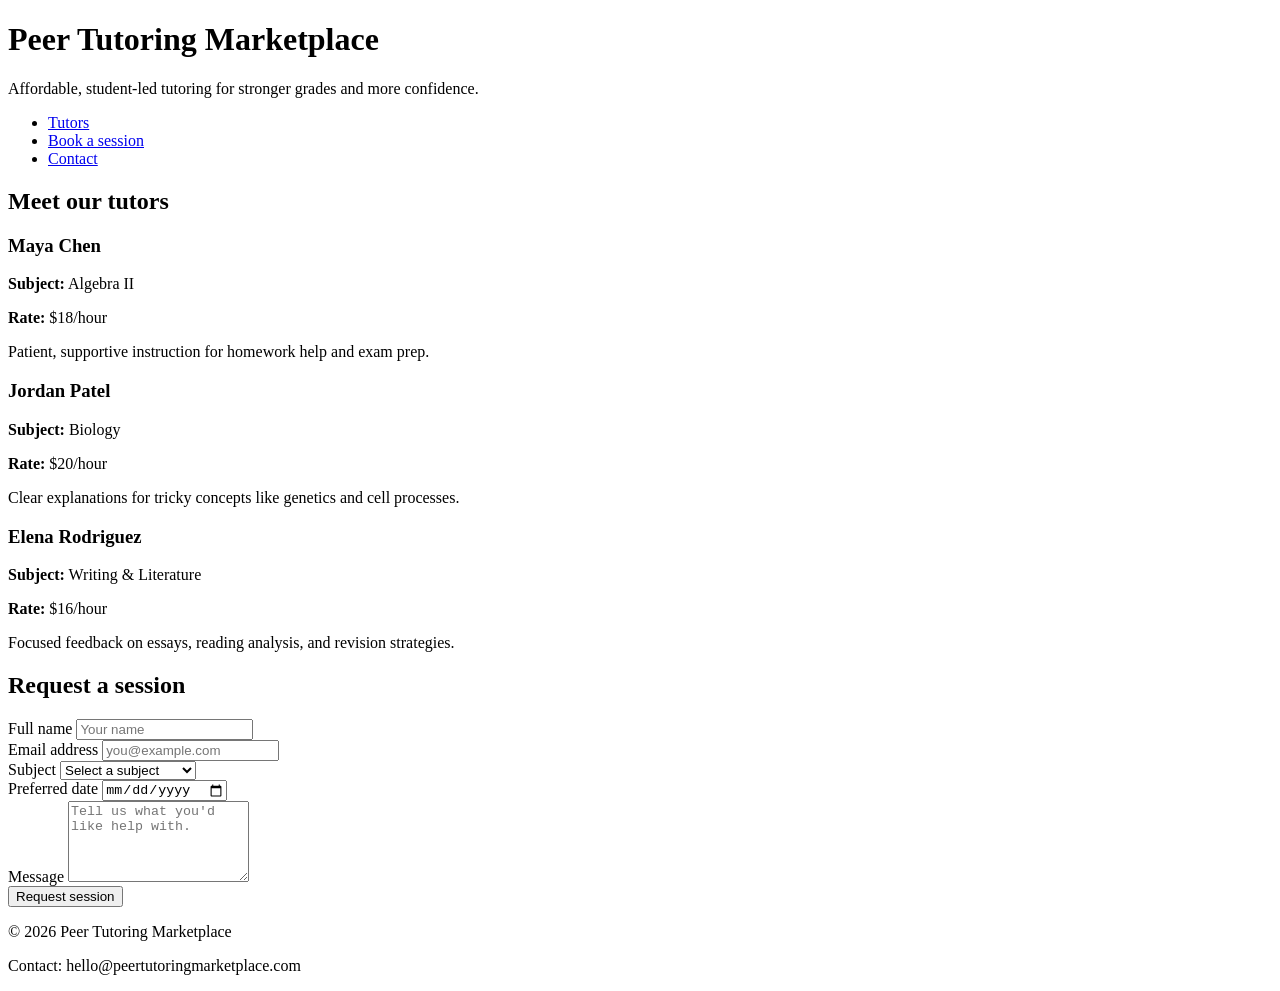
==== peer-tutoring-marketplace/index.html @ 69dd9fa3 "marketplace" ====
<!DOCTYPE html>
<html lang="en">
  <head>
    <meta charset="UTF-8" />
    <meta name="viewport" content="width=device-width, initial-scale=1.0" />
    <title>Peer Tutoring Marketplace</title>
  </head>
  <body>
    <header>
      <h1>Peer Tutoring Marketplace</h1>
      <p>Affordable, student-led tutoring for stronger grades and more confidence.</p>
      <nav aria-label="Main navigation">
        <ul>
          <li><a href="#tutors">Tutors</a></li>
          <li><a href="#booking">Book a session</a></li>
          <li><a href="#contact">Contact</a></li>
        </ul>
      </nav>
    </header>

    <main>
      <section id="tutors" aria-labelledby="tutors-heading">
        <h2 id="tutors-heading">Meet our tutors</h2>

        <article>
          <h3>Maya Chen</h3>
          <p><strong>Subject:</strong> Algebra II</p>
          <p><strong>Rate:</strong> $18/hour</p>
          <p>Patient, supportive instruction for homework help and exam prep.</p>
        </article>

        <article>
          <h3>Jordan Patel</h3>
          <p><strong>Subject:</strong> Biology</p>
          <p><strong>Rate:</strong> $20/hour</p>
          <p>Clear explanations for tricky concepts like genetics and cell processes.</p>
        </article>

        <article>
          <h3>Elena Rodriguez</h3>
          <p><strong>Subject:</strong> Writing &amp; Literature</p>
          <p><strong>Rate:</strong> $16/hour</p>
          <p>Focused feedback on essays, reading analysis, and revision strategies.</p>
        </article>
      </section>

      <section id="booking" aria-labelledby="booking-heading">
        <h2 id="booking-heading">Request a session</h2>

        <form action="#" method="post">
          <div>
            <label for="student-name">Full name</label>
            <input id="student-name" name="student-name" type="text" placeholder="Your name" required />
          </div>

          <div>
            <label for="student-email">Email address</label>
            <input id="student-email" name="student-email" type="email" placeholder="you@example.com" required />
          </div>

          <div>
            <label for="subject">Subject</label>
            <select id="subject" name="subject" required>
              <option value="">Select a subject</option>
              <option value="algebra-ii">Algebra II</option>
              <option value="biology">Biology</option>
              <option value="writing-literature">Writing &amp; Literature</option>
              <option value="chemistry">Chemistry</option>
            </select>
          </div>

          <div>
            <label for="session-date">Preferred date</label>
            <input id="session-date" name="session-date" type="date" required />
          </div>

          <div>
            <label for="message">Message</label>
            <textarea id="message" name="message" rows="5" placeholder="Tell us what you'd like help with."></textarea>
          </div>

          <button type="submit">Request session</button>
        </form>
      </section>
    </main>

    <footer id="contact">
      <p>© 2026 Peer Tutoring Marketplace</p>
      <p>Contact: hello@peertutoringmarketplace.com</p>
    </footer>
  </body>
</html>
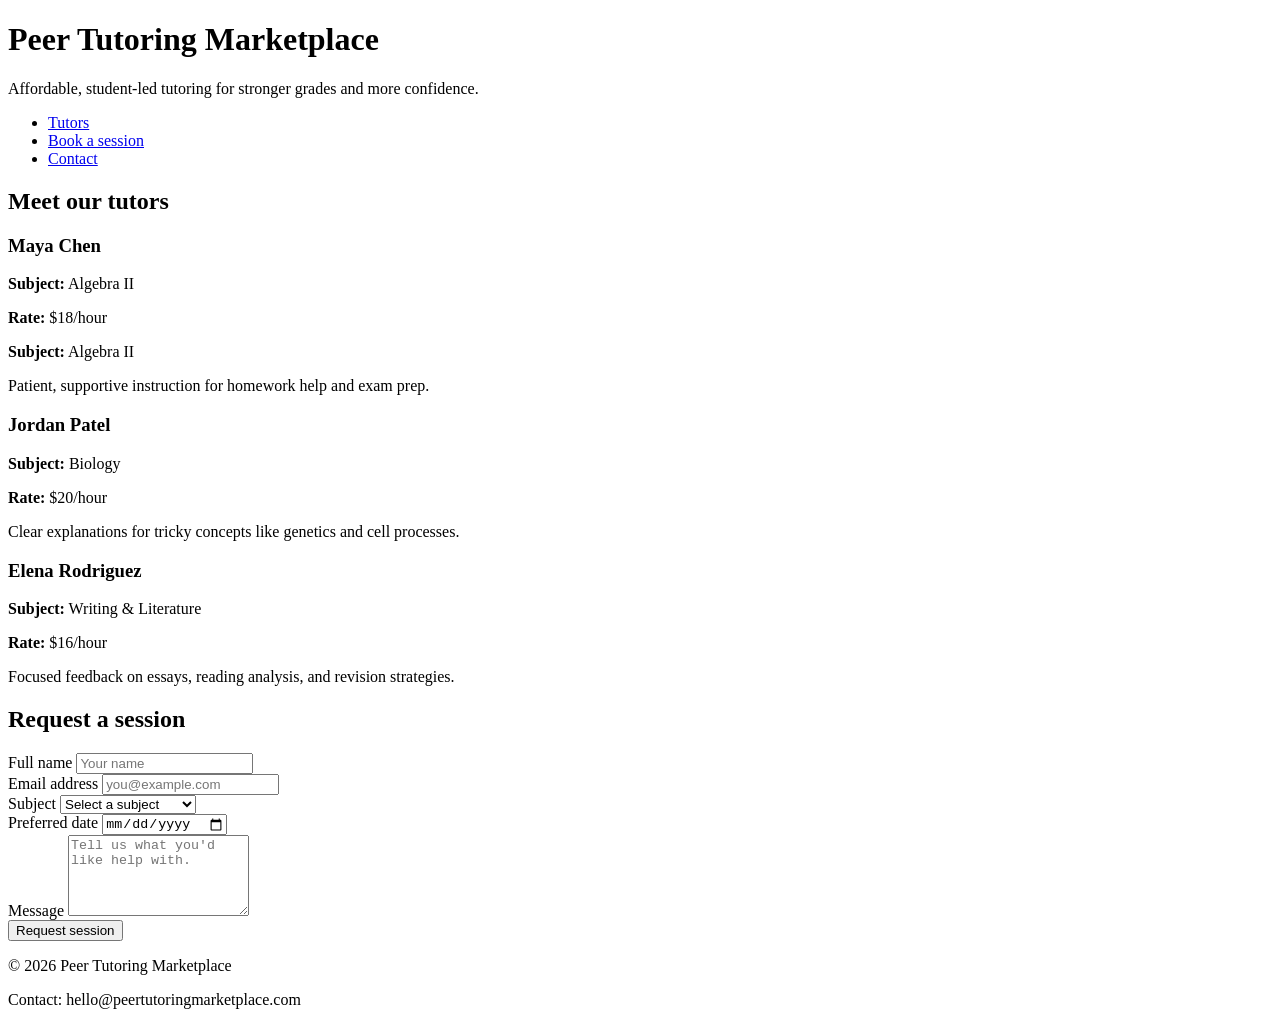
==== commit 5dd63a88: "added styling" ====
--- a/peer-tutoring-marketplace/index.html
+++ b/peer-tutoring-marketplace/index.html
@@ -26,6 +26,7 @@
           <h3>Maya Chen</h3>
           <p><strong>Subject:</strong> Algebra II</p>
           <p><strong>Rate:</strong> $18/hour</p>
+          <p><strong>Subject:</strong> Algebra II</p>
           <p>Patient, supportive instruction for homework help and exam prep.</p>
         </article>
 
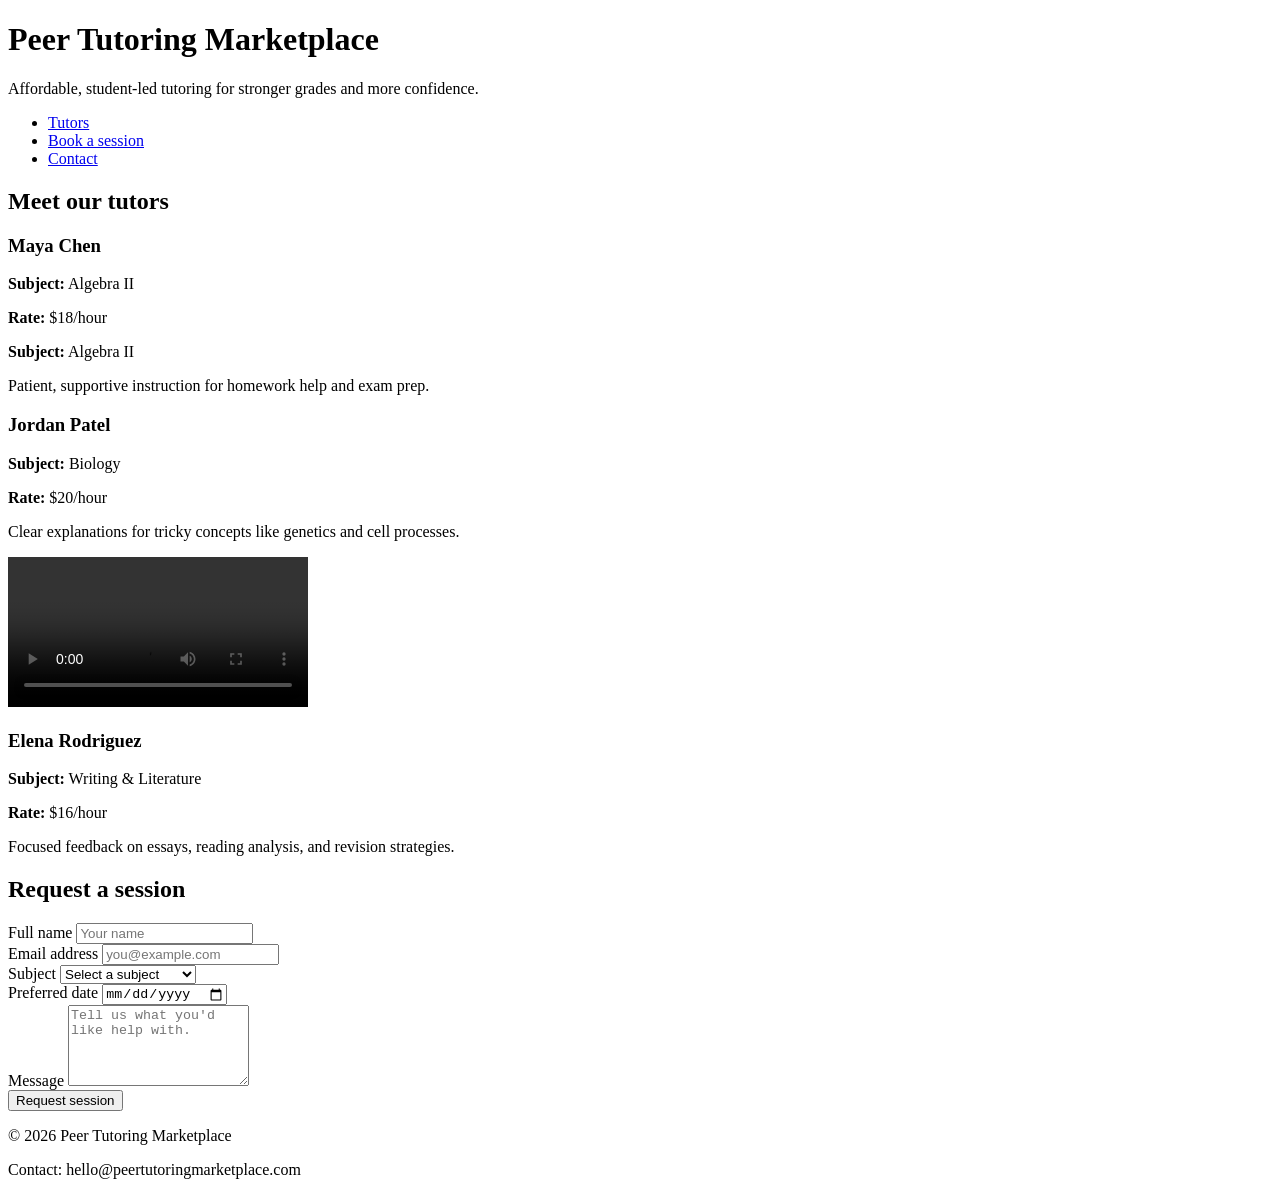
==== commit ca0722e1: "Add multimedia to tutor listing" ====
--- a/peer-tutoring-marketplace/index.html
+++ b/peer-tutoring-marketplace/index.html
@@ -35,6 +35,13 @@
           <p><strong>Subject:</strong> Biology</p>
           <p><strong>Rate:</strong> $20/hour</p>
           <p>Clear explanations for tricky concepts like genetics and cell processes.</p>
+          <video controls preload="metadata" aria-label="Jordan Patel's tutor introduction video">
+    <source
+        src="https://interactive-examples.mdn.mozilla.net/media/cc0-videos/flower.mp4"
+        type="video/mp4"
+    >
+    Your browser does not support HTML5 video.
+</video>
         </article>
 
         <article>
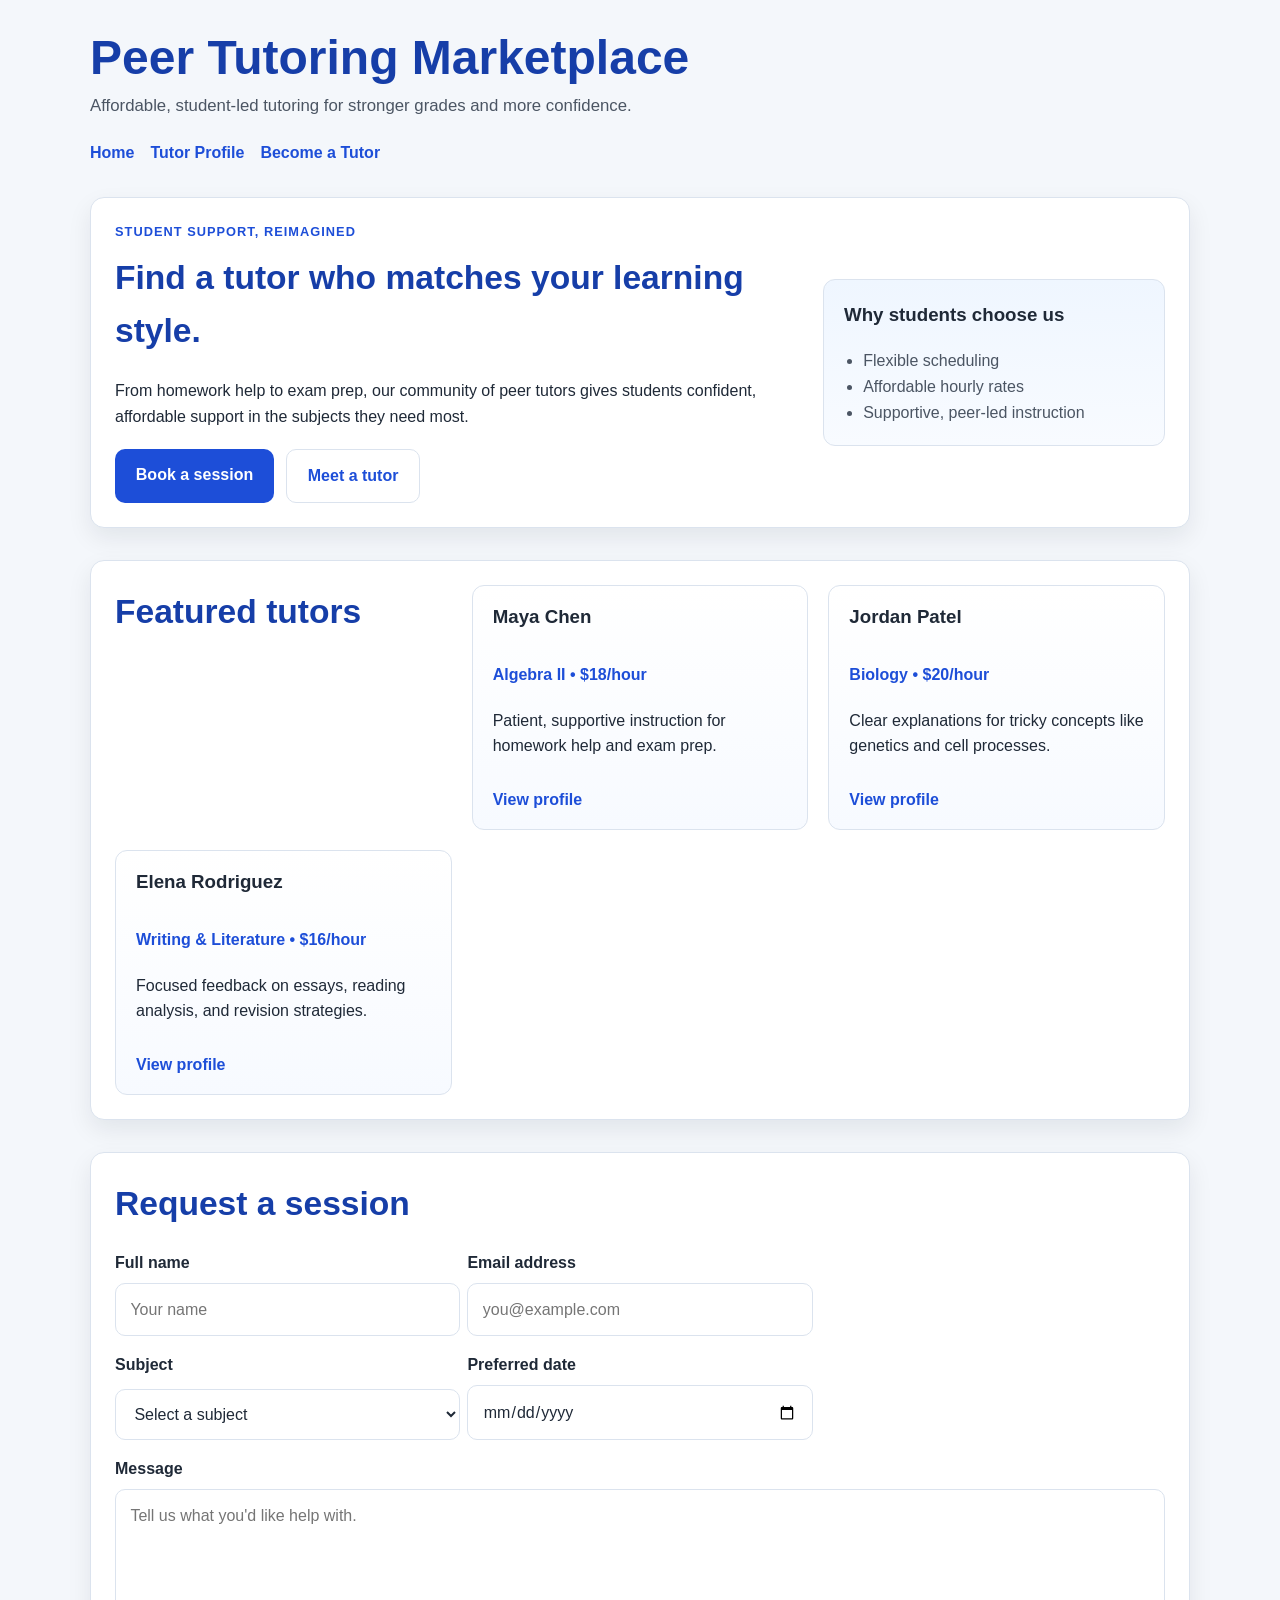
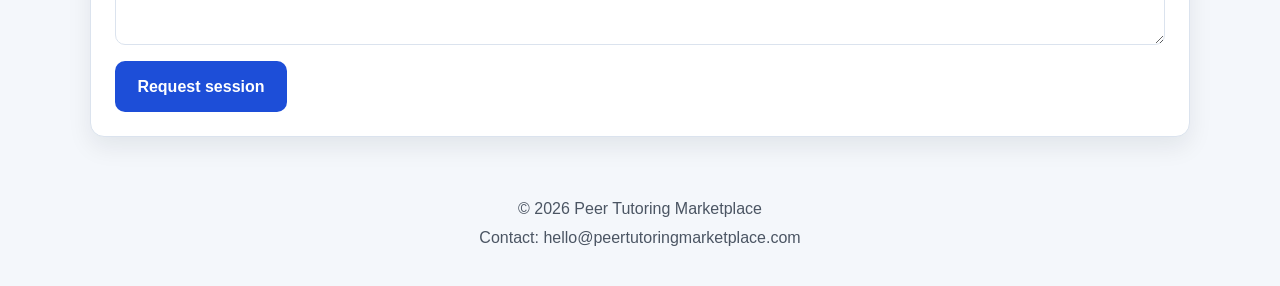
==== commit 12232c66: "Added multi-page tutor marketplace" ====
--- a/peer-tutoring-marketplace/index.html
+++ b/peer-tutoring-marketplace/index.html
@@ -3,52 +3,76 @@
   <head>
     <meta charset="UTF-8" />
     <meta name="viewport" content="width=device-width, initial-scale=1.0" />
-    <title>Peer Tutoring Marketplace</title>
+    <meta
+      name="description"
+      content="Peer Tutoring Marketplace connects students with friendly tutors for academic support and exam prep."
+    />
+    <title>Peer Tutoring Marketplace | Home</title>
+    <link rel="stylesheet" href="../style.css" />
   </head>
   <body>
     <header>
-      <h1>Peer Tutoring Marketplace</h1>
-      <p>Affordable, student-led tutoring for stronger grades and more confidence.</p>
+      <div class="site-branding">
+        <h1><a href="index.html" class="site-brand">Peer Tutoring Marketplace</a></h1>
+        <p>Affordable, student-led tutoring for stronger grades and more confidence.</p>
+      </div>
       <nav aria-label="Main navigation">
         <ul>
-          <li><a href="#tutors">Tutors</a></li>
-          <li><a href="#booking">Book a session</a></li>
-          <li><a href="#contact">Contact</a></li>
+          <li><a href="index.html">Home</a></li>
+          <li><a href="tutor.html">Tutor Profile</a></li>
+          <li><a href="become-a-tutor.html">Become a Tutor</a></li>
         </ul>
       </nav>
     </header>
 
     <main>
+      <section class="hero" aria-labelledby="home-heading">
+        <div class="hero-copy">
+          <p class="eyebrow">Student support, reimagined</p>
+          <h2 id="home-heading">Find a tutor who matches your learning style.</h2>
+          <p>
+            From homework help to exam prep, our community of peer tutors gives students
+            confident, affordable support in the subjects they need most.
+          </p>
+          <div class="action-row">
+            <a class="button-link" href="#booking">Book a session</a>
+            <a class="button-link secondary" href="tutor.html">Meet a tutor</a>
+          </div>
+        </div>
+        <aside class="hero-panel" aria-label="Marketplace highlights">
+          <h3>Why students choose us</h3>
+          <ul class="check-list">
+            <li>Flexible scheduling</li>
+            <li>Affordable hourly rates</li>
+            <li>Supportive, peer-led instruction</li>
+          </ul>
+        </aside>
+      </section>
+
       <section id="tutors" aria-labelledby="tutors-heading">
-        <h2 id="tutors-heading">Meet our tutors</h2>
+        <div class="section-heading">
+          <h2 id="tutors-heading">Featured tutors</h2>
+        </div>
 
-        <article>
+        <article class="tutor-card">
           <h3>Maya Chen</h3>
-          <p><strong>Subject:</strong> Algebra II</p>
-          <p><strong>Rate:</strong> $18/hour</p>
-          <p><strong>Subject:</strong> Algebra II</p>
+          <p class="meta">Algebra II • $18/hour</p>
           <p>Patient, supportive instruction for homework help and exam prep.</p>
+          <a href="tutor.html">View profile</a>
         </article>
 
-        <article>
+        <article class="tutor-card">
           <h3>Jordan Patel</h3>
-          <p><strong>Subject:</strong> Biology</p>
-          <p><strong>Rate:</strong> $20/hour</p>
+          <p class="meta">Biology • $20/hour</p>
           <p>Clear explanations for tricky concepts like genetics and cell processes.</p>
-          <video controls preload="metadata" aria-label="Jordan Patel's tutor introduction video">
-    <source
-        src="https://interactive-examples.mdn.mozilla.net/media/cc0-videos/flower.mp4"
-        type="video/mp4"
-    >
-    Your browser does not support HTML5 video.
-</video>
+          <a href="tutor.html">View profile</a>
         </article>
 
-        <article>
+        <article class="tutor-card">
           <h3>Elena Rodriguez</h3>
-          <p><strong>Subject:</strong> Writing &amp; Literature</p>
-          <p><strong>Rate:</strong> $16/hour</p>
+          <p class="meta">Writing &amp; Literature • $16/hour</p>
           <p>Focused feedback on essays, reading analysis, and revision strategies.</p>
+          <a href="tutor.html">View profile</a>
         </article>
       </section>
 
@@ -56,30 +80,34 @@
         <h2 id="booking-heading">Request a session</h2>
 
         <form action="#" method="post">
-          <div>
-            <label for="student-name">Full name</label>
-            <input id="student-name" name="student-name" type="text" placeholder="Your name" required />
+          <div class="form-grid">
+            <div>
+              <label for="student-name">Full name</label>
+              <input id="student-name" name="student-name" type="text" placeholder="Your name" required />
+            </div>
+
+            <div>
+              <label for="student-email">Email address</label>
+              <input id="student-email" name="student-email" type="email" placeholder="you@example.com" required />
+            </div>
           </div>
 
-          <div>
-            <label for="student-email">Email address</label>
-            <input id="student-email" name="student-email" type="email" placeholder="you@example.com" required />
-          </div>
+          <div class="form-grid">
+            <div>
+              <label for="subject">Subject</label>
+              <select id="subject" name="subject" required>
+                <option value="">Select a subject</option>
+                <option value="algebra-ii">Algebra II</option>
+                <option value="biology">Biology</option>
+                <option value="writing-literature">Writing &amp; Literature</option>
+                <option value="chemistry">Chemistry</option>
+              </select>
+            </div>
 
-          <div>
-            <label for="subject">Subject</label>
-            <select id="subject" name="subject" required>
-              <option value="">Select a subject</option>
-              <option value="algebra-ii">Algebra II</option>
-              <option value="biology">Biology</option>
-              <option value="writing-literature">Writing &amp; Literature</option>
-              <option value="chemistry">Chemistry</option>
-            </select>
-          </div>
-
-          <div>
-            <label for="session-date">Preferred date</label>
-            <input id="session-date" name="session-date" type="date" required />
+            <div>
+              <label for="session-date">Preferred date</label>
+              <input id="session-date" name="session-date" type="date" required />
+            </div>
           </div>
 
           <div>
@@ -92,7 +120,7 @@
       </section>
     </main>
 
-    <footer id="contact">
+    <footer>
       <p>© 2026 Peer Tutoring Marketplace</p>
       <p>Contact: hello@peertutoringmarketplace.com</p>
     </footer>
--- a/style.css
+++ b/style.css
@@ -0,0 +1,335 @@
+* {
+  box-sizing: border-box;
+}
+
+:root {
+  --bg: #f4f7fb;
+  --panel: #ffffff;
+  --primary: #1d4ed8;
+  --primary-dark: #163ea8;
+  --secondary: #0f172a;
+  --text: #1f2937;
+  --muted: #4b5563;
+  --border: #dbe3ee;
+  --accent: #e0ebff;
+  --shadow: 0 10px 25px rgba(15, 23, 42, 0.08);
+}
+
+html {
+  scroll-behavior: smooth;
+}
+
+body {
+  margin: 0;
+  font-family: Arial, Helvetica, sans-serif;
+  line-height: 1.6;
+  background: var(--bg);
+  color: var(--text);
+}
+
+header,
+main,
+footer {
+  width: min(1100px, calc(100% - 2rem));
+  margin: 0 auto;
+}
+
+header {
+  padding: 2rem 0 1rem;
+}
+
+h1,
+h2,
+h3,
+p,
+ul {
+  margin-top: 0;
+}
+
+h1 {
+  margin-bottom: 0.5rem;
+  font-size: clamp(2rem, 4vw, 3rem);
+  line-height: 1.1;
+}
+
+.site-brand {
+  color: var(--primary-dark);
+  text-decoration: none;
+}
+
+.site-brand:hover,
+.site-brand:focus {
+  text-decoration: underline;
+}
+
+.site-branding p {
+  margin-bottom: 1.25rem;
+  color: var(--muted);
+  font-size: 1.05rem;
+}
+
+nav ul {
+  display: flex;
+  flex-wrap: wrap;
+  gap: 1rem;
+  list-style: none;
+  padding: 0;
+  margin: 0;
+}
+
+nav a {
+  color: var(--primary);
+  text-decoration: none;
+  font-weight: 600;
+}
+
+nav a:hover,
+nav a:focus {
+  text-decoration: underline;
+}
+
+main {
+  display: grid;
+  gap: 2rem;
+  padding: 1rem 0 2rem;
+}
+
+section {
+  background: var(--panel);
+  border: 1px solid var(--border);
+  border-radius: 14px;
+  box-shadow: var(--shadow);
+  padding: 1.5rem;
+}
+
+section h2 {
+  margin-bottom: 1.25rem;
+  color: var(--primary-dark);
+  font-size: clamp(1.5rem, 3vw, 2.1rem);
+}
+
+.eyebrow {
+  margin-bottom: 0.5rem;
+  color: var(--primary);
+  font-size: 0.8rem;
+  font-weight: 700;
+  letter-spacing: 0.08em;
+  text-transform: uppercase;
+}
+
+.hero {
+  display: grid;
+  gap: 1.5rem;
+  align-items: center;
+}
+
+.hero-panel {
+  background: linear-gradient(180deg, #eff6ff 0%, #f8fbff 100%);
+  border: 1px solid var(--border);
+  border-radius: 12px;
+  padding: 1.25rem;
+}
+
+.action-row {
+  display: flex;
+  flex-wrap: wrap;
+  gap: 0.75rem;
+  margin-top: 1.25rem;
+}
+
+.button-link {
+  display: inline-block;
+  background: var(--primary);
+  color: #fff;
+  border-radius: 10px;
+  padding: 0.8rem 1.3rem;
+  text-decoration: none;
+  font-weight: 700;
+}
+
+.button-link.secondary {
+  background: #fff;
+  border: 1px solid var(--border);
+  color: var(--primary);
+}
+
+.button-link:hover,
+.button-link:focus {
+  filter: brightness(0.98);
+}
+
+.check-list {
+  padding-left: 1.2rem;
+  color: var(--muted);
+  margin: 0;
+}
+
+#tutors {
+  display: grid;
+  gap: 1.25rem;
+}
+
+.tutor-card {
+  background: linear-gradient(180deg, #ffffff 0%, #f7faff 100%);
+  border: 1px solid var(--border);
+  border-radius: 12px;
+  padding: 1rem 1.25rem;
+  display: grid;
+  gap: 0.75rem;
+}
+
+.meta {
+  margin-bottom: 0.5rem;
+  color: var(--primary);
+  font-weight: 700;
+}
+
+.tutor-card a {
+  color: var(--primary);
+  font-weight: 700;
+  text-decoration: none;
+}
+
+.tutor-card a:hover,
+.tutor-card a:focus {
+  text-decoration: underline;
+}
+
+.profile-layout {
+  display: grid;
+  gap: 1.75rem;
+}
+
+.profile-summary,
+.profile-details,
+.profile-sidebar {
+  background: linear-gradient(180deg, #ffffff 0%, #f7faff 100%);
+  border: 1px solid var(--border);
+  border-radius: 12px;
+  padding: 1.25rem;
+}
+
+.profile-summary h3,
+.profile-details h3,
+.profile-sidebar h3 {
+  margin-bottom: 0.75rem;
+}
+
+.profile-summary p,
+.profile-details p,
+.profile-sidebar p,
+.profile-details li {
+  color: var(--muted);
+}
+
+.info-list {
+  list-style: none;
+  padding: 0;
+  margin: 0;
+  display: grid;
+  gap: 0.75rem;
+}
+
+.info-list strong {
+  color: var(--text);
+}
+
+.form-grid {
+  display: grid;
+  gap: 1rem;
+}
+
+#booking form,
+#tutor-form,
+#become-tutor-form {
+  display: grid;
+  gap: 1rem;
+}
+
+#booking div,
+#tutor-form div,
+#become-tutor-form div {
+  display: grid;
+  gap: 0.45rem;
+}
+
+label {
+  font-weight: 600;
+  color: var(--text);
+}
+
+input,
+select,
+textarea,
+button {
+  font: inherit;
+}
+
+input,
+select,
+textarea {
+  width: 100%;
+  padding: 0.8rem 0.9rem;
+  border: 1px solid var(--border);
+  border-radius: 10px;
+  background: #fff;
+  color: var(--text);
+}
+
+input:focus,
+select:focus,
+textarea:focus {
+  outline: 3px solid rgba(29, 78, 216, 0.18);
+  border-color: var(--primary);
+}
+
+button {
+  width: fit-content;
+  background: var(--primary);
+  color: #fff;
+  border: none;
+  border-radius: 10px;
+  padding: 0.8rem 1.4rem;
+  font-weight: 700;
+  cursor: pointer;
+  transition: background 0.2s ease;
+}
+
+button:hover,
+button:focus {
+  background: var(--primary-dark);
+}
+
+footer {
+  padding: 1.5rem 0 2rem;
+  color: var(--muted);
+  text-align: center;
+}
+
+footer p {
+  margin: 0.2rem 0;
+}
+
+@media (min-width: 700px) {
+  #tutors,
+  .profile-layout,
+  .form-grid {
+    grid-template-columns: repeat(3, minmax(0, 1fr));
+  }
+
+  .hero {
+    grid-template-columns: 2fr 1fr;
+  }
+
+  .profile-layout {
+    grid-template-columns: 2fr 1fr;
+  }
+
+  .profile-details {
+    grid-column: 1 / 2;
+  }
+
+  .profile-sidebar {
+    grid-column: 2 / 3;
+  }
+}
